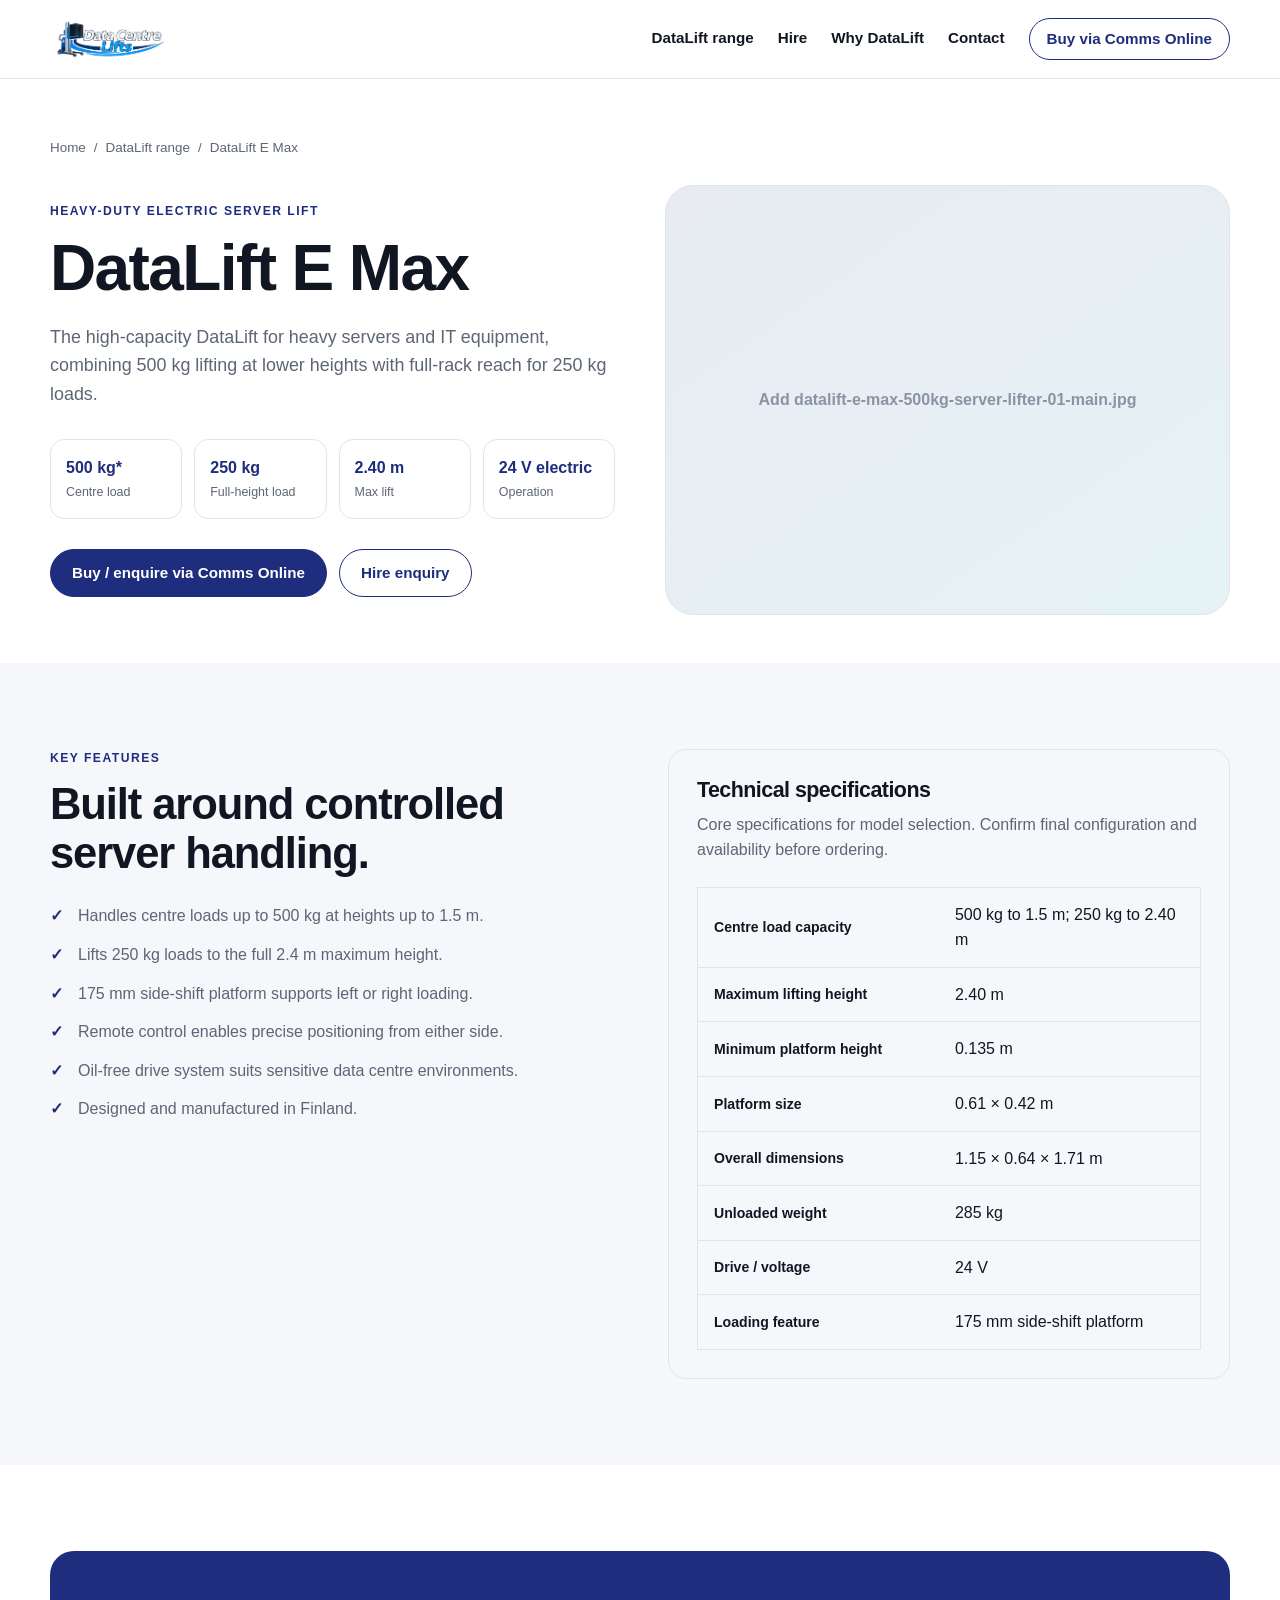
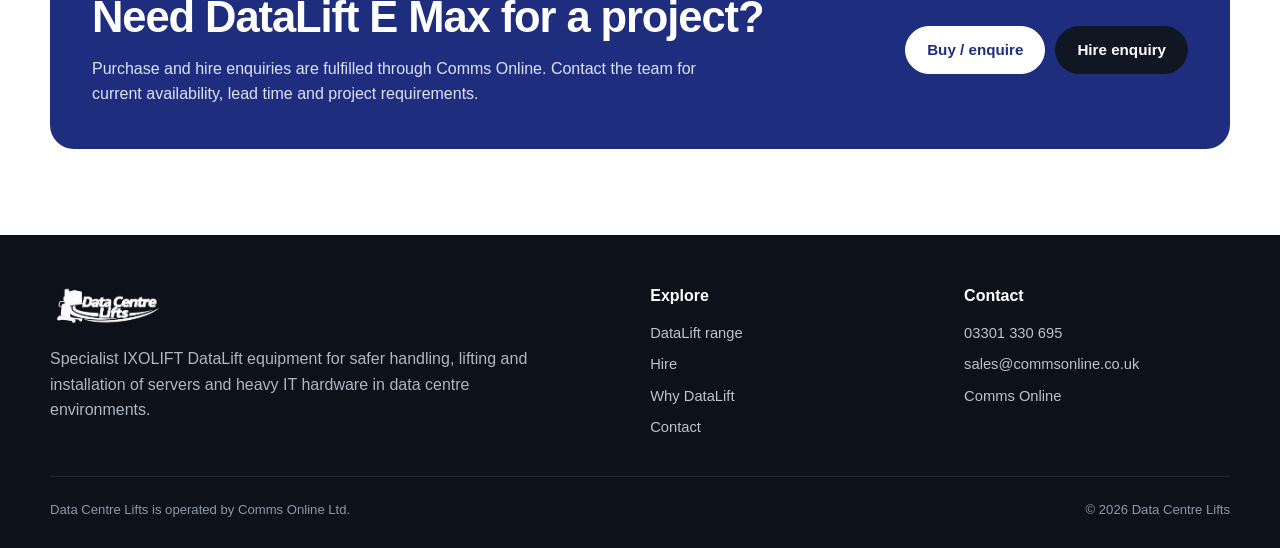
==== datalift-e-max.html @ 1381a639 "Add files via upload" ====
<!doctype html>
    <html lang="en-GB">
    <head>
      <meta charset="utf-8">
      <meta name="viewport" content="width=device-width,initial-scale=1">
      <title>DataLift E Max 500kg Server Lift | Data Centre Lifts</title>
      <meta name="description" content="IXOLIFT DataLift E Max heavy-duty server lifter for up to 500 kg at 1.5 m and 250 kg at 2.4 m, with remote control and side-shift platform.">
      <link rel="canonical" href="https://datacentrelifts.co.uk/datalift-e-max.html">
      <meta name="robots" content="index,follow,max-image-preview:large">
      <meta property="og:type" content="website">
      <meta property="og:site_name" content="Data Centre Lifts">
      <meta property="og:title" content="DataLift E Max 500kg Server Lift | Data Centre Lifts">
      <meta property="og:description" content="IXOLIFT DataLift E Max heavy-duty server lifter for up to 500 kg at 1.5 m and 250 kg at 2.4 m, with remote control and side-shift platform.">
      <meta property="og:url" content="https://datacentrelifts.co.uk/datalift-e-max.html">
      <meta property="og:image" content="https://datacentrelifts.co.uk/images/og-data-centre-lifts.jpg">
      <meta name="twitter:card" content="summary_large_image">
      <link rel="stylesheet" href="styles.css">
      <link rel="icon" href="images/favicon.png">

<script type="application/ld+json">
{
  "@context":"https://schema.org",
  "@type":"Product",
  "name":"IXOLIFT DataLift E Max",
  "brand":{"@type":"Brand","name":"IXOLIFT"},
  "url":"https://datacentrelifts.co.uk/datalift-e-max.html",
  "description":"IXOLIFT DataLift E Max heavy-duty server lifter for up to 500 kg at 1.5 m and 250 kg at 2.4 m, with remote control and side-shift platform."
}
</script>

    </head>
    <body>

<header class="site-header">
  <div class="container header-inner">
    <a class="brand" href="index.html" aria-label="Data Centre Lifts home">
      <img src="images/data-centre-lifts-logo.png" alt="Data Centre Lifts" onerror="this.style.display='none';this.nextElementSibling.style.display='block';">
      <span class="brand-fallback">DATA CENTRE<br>LIFTS</span>
    </a>
    <button class="menu-btn" aria-label="Open navigation" aria-expanded="false">
      <span></span><span></span><span></span>
    </button>
    <nav class="nav" aria-label="Main navigation">
      <a href="index.html#range">DataLift range</a>
      <a href="hire.html">Hire</a>
      <a href="index.html#why">Why DataLift</a>
      <a href="contact.html">Contact</a>
      <a class="header-cta" href="https://commsonline.co.uk/collections/server-lifters" target="_blank" rel="noopener">Buy via Comms Online</a>
    </nav>
  </div>
</header>

    <main>

<section class="page-hero">
  <div class="container">
    <div class="breadcrumbs"><a href="index.html">Home</a><span>/</span><a href="index.html#range">DataLift range</a><span>/</span><span>DataLift E Max</span></div>
    <div class="page-hero-grid">
      <div>
        <p class="eyebrow">Heavy-duty electric server lift</p>
        <h1>DataLift E Max</h1>
        <p class="lead">The high-capacity DataLift for heavy servers and IT equipment, combining 500 kg lifting at lower heights with full-rack reach for 250 kg loads.</p>
        <div class="key-specs"><div class="key-spec"><strong>500 kg*</strong><span>Centre load</span></div>
<div class="key-spec"><strong>250 kg</strong><span>Full-height load</span></div>
<div class="key-spec"><strong>2.40 m</strong><span>Max lift</span></div>
<div class="key-spec"><strong>24 V electric</strong><span>Operation</span></div></div>
        <div class="button-row">
          <a class="btn btn-primary" href="https://commsonline.co.uk/products/datalift-e-max-500kg-server-lifter" target="_blank" rel="noopener">Buy / enquire via Comms Online</a>
          <a class="btn btn-secondary" href="hire.html">Hire enquiry</a>
        </div>
      </div>
      <div class="page-image" data-placeholder="Add datalift-e-max-500kg-server-lifter-01-main.jpg">
        <img src="images/datalift-e-max-500kg-server-lifter-01-main.jpg" alt="IXOLIFT DataLift E Max 500kg heavy-duty server lifter" onerror="this.remove()">
      </div>
    </div>
  </div>
</section>

<section class="section section-soft">
  <div class="container two-col">
    <div>
      <p class="eyebrow">Key features</p>
      <h2>Built around controlled server handling.</h2>
      <ul class="check-list"><li>Handles centre loads up to 500 kg at heights up to 1.5 m.</li>
<li>Lifts 250 kg loads to the full 2.4 m maximum height.</li>
<li>175 mm side-shift platform supports left or right loading.</li>
<li>Remote control enables precise positioning from either side.</li>
<li>Oil-free drive system suits sensitive data centre environments.</li>
<li>Designed and manufactured in Finland.</li></ul>
    </div>
    <div class="info-card">
      <h3>Technical specifications</h3>
      <p>Core specifications for model selection. Confirm final configuration and availability before ordering.</p>
      <table class="spec-table"><tr><th>Centre load capacity</th><td>500 kg to 1.5 m; 250 kg to 2.40 m</td></tr>
<tr><th>Maximum lifting height</th><td>2.40 m</td></tr>
<tr><th>Minimum platform height</th><td>0.135 m</td></tr>
<tr><th>Platform size</th><td>0.61 × 0.42 m</td></tr>
<tr><th>Overall dimensions</th><td>1.15 × 0.64 × 1.71 m</td></tr>
<tr><th>Unloaded weight</th><td>285 kg</td></tr>
<tr><th>Drive / voltage</th><td>24 V</td></tr>
<tr><th>Loading feature</th><td>175 mm side-shift platform</td></tr></table>
    </div>
  </div>
</section>

<section class="section">
  <div class="container cta-panel">
    <div>
      <h2>Need DataLift E Max for a project?</h2>
      <p>Purchase and hire enquiries are fulfilled through Comms Online. Contact the team for current availability, lead time and project requirements.</p>
    </div>
    <div class="cta-actions">
      <a class="btn btn-light" href="https://commsonline.co.uk/products/datalift-e-max-500kg-server-lifter" target="_blank" rel="noopener">Buy / enquire</a>
      <a class="btn btn-dark" href="mailto:sales@commsonline.co.uk?subject=DataLift%20E%20Max%20hire%20enquiry">Hire enquiry</a>
    </div>
  </div>
</section>

    </main>

<footer class="site-footer">
  <div class="container">
    <div class="footer-grid">
      <div class="footer-brand">
        <img src="images/data-centre-lifts-logo.png" alt="Data Centre Lifts" onerror="this.style.display='none';">
        <p>Specialist IXOLIFT DataLift equipment for safer handling, lifting and installation of servers and heavy IT hardware in data centre environments.</p>
      </div>
      <div>
        <div class="footer-title">Explore</div>
        <div class="footer-links">
          <a href="index.html#range">DataLift range</a>
          <a href="hire.html">Hire</a>
          <a href="index.html#why">Why DataLift</a>
          <a href="contact.html">Contact</a>
        </div>
      </div>
      <div>
        <div class="footer-title">Contact</div>
        <div class="footer-links">
          <a href="tel:03301330695">03301 330 695</a>
          <a href="mailto:sales@commsonline.co.uk">sales@commsonline.co.uk</a>
          <a href="https://commsonline.co.uk" target="_blank" rel="noopener">Comms Online</a>
        </div>
      </div>
    </div>
    <div class="footer-bottom">
      <div>Data Centre Lifts is operated by Comms Online Ltd.</div>
      <span>© <span data-year></span> Data Centre Lifts</span>
    </div>
  </div>
</footer>

    <script src="script.js"></script>
    </body>
    </html>
---- styles.css ----
:root{
  --navy:#1e2d7d;
  --navy-dark:#151f55;
  --ink:#111722;
  --muted:#5d6675;
  --line:#dfe4ec;
  --soft:#f5f7fa;
  --white:#ffffff;
  --accent:#27bfc0;
  --max:1180px;
  --radius:18px;
  --shadow:0 16px 42px rgba(17,23,34,.08);
}
*{box-sizing:border-box}
html{scroll-behavior:smooth}
body{
  margin:0;
  color:var(--ink);
  background:var(--white);
  font-family:Inter,ui-sans-serif,-apple-system,BlinkMacSystemFont,"Segoe UI",Roboto,Arial,sans-serif;
  line-height:1.6;
  -webkit-font-smoothing:antialiased;
}
img{max-width:100%;display:block}
a{color:inherit;text-decoration:none}
button,input,textarea,select{font:inherit}
.container{width:min(calc(100% - 40px),var(--max));margin-inline:auto}
.eyebrow{
  margin:0 0 12px;
  color:var(--navy);
  font-size:.76rem;
  font-weight:800;
  letter-spacing:.12em;
  text-transform:uppercase;
}
h1,h2,h3{margin:0;line-height:1.12;letter-spacing:-.025em}
h1{font-size:clamp(2.45rem,5vw,4.6rem);max-width:900px}
h2{font-size:clamp(2rem,3.4vw,3.2rem)}
h3{font-size:1.34rem}
p{margin:0;color:var(--muted)}
.lead{font-size:1.12rem;max-width:720px}
.small{font-size:.92rem}
.site-header{
  position:sticky;
  top:0;
  z-index:50;
  background:rgba(255,255,255,.94);
  border-bottom:1px solid rgba(223,228,236,.9);
  backdrop-filter:blur(14px);
}
.header-inner{
  min-height:78px;
  display:flex;
  align-items:center;
  justify-content:space-between;
  gap:28px;
}
.brand{display:flex;align-items:center;min-width:210px}
.brand img{height:47px;width:auto;max-width:265px;object-fit:contain}
.brand-fallback{
  display:none;
  color:var(--navy);
  font-weight:850;
  font-size:1.15rem;
  line-height:1.05;
}
.nav{
  display:flex;
  align-items:center;
  gap:24px;
  font-size:.95rem;
  font-weight:650;
}
.nav a{padding:9px 0;border-bottom:2px solid transparent}
.nav a:hover,.nav a[aria-current="page"]{color:var(--navy);border-color:var(--accent)}
.header-cta{
  display:inline-flex;
  align-items:center;
  justify-content:center;
  min-height:42px;
  padding:0 17px!important;
  border:1px solid var(--navy)!important;
  border-radius:999px;
  color:var(--navy)!important;
}
.header-cta:hover{background:var(--navy);color:white!important}
.menu-btn{
  display:none;
  border:0;
  background:transparent;
  padding:8px;
  cursor:pointer;
}
.menu-btn span{display:block;width:24px;height:2px;background:var(--ink);margin:5px 0}
.hero{
  padding:74px 0 66px;
  overflow:hidden;
}
.hero-grid{
  display:grid;
  grid-template-columns:minmax(0,1.02fr) minmax(390px,.98fr);
  gap:56px;
  align-items:center;
}
.hero-copy .lead{margin-top:24px}
.button-row{display:flex;flex-wrap:wrap;gap:12px;margin-top:30px}
.btn{
  display:inline-flex;
  align-items:center;
  justify-content:center;
  min-height:48px;
  padding:0 21px;
  border-radius:999px;
  border:1px solid var(--navy);
  font-weight:750;
  font-size:.95rem;
  transition:.18s ease;
}
.btn-primary{background:var(--navy);color:white}
.btn-primary:hover{background:var(--navy-dark);transform:translateY(-1px)}
.btn-secondary{background:white;color:var(--navy)}
.btn-secondary:hover{background:var(--soft);transform:translateY(-1px)}
.btn-dark{background:var(--ink);border-color:var(--ink);color:white}
.btn-light{background:white;border-color:white;color:var(--navy)}
.hero-image,
.product-image,
.page-image{
  position:relative;
  min-height:460px;
  background:
    linear-gradient(145deg,rgba(30,45,125,.06),rgba(39,191,192,.08)),
    var(--soft);
  border:1px solid var(--line);
  border-radius:28px;
  overflow:hidden;
}
.hero-image:before,
.product-image:before,
.page-image:before{
  content:attr(data-placeholder);
  position:absolute;
  inset:0;
  display:grid;
  place-items:center;
  padding:30px;
  color:#8b94a3;
  text-align:center;
  font-weight:700;
}
.hero-image img,
.product-image img,
.page-image img{
  position:absolute;
  inset:0;
  width:100%;
  height:100%;
  object-fit:cover;
  background:white;
}
.hero-note{
  display:flex;
  gap:24px;
  flex-wrap:wrap;
  margin-top:28px;
  color:var(--muted);
  font-size:.88rem;
}
.hero-note span:before{content:"•";color:var(--accent);font-size:1.3em;margin-right:8px}
.stats{
  border-block:1px solid var(--line);
  background:var(--soft);
}
.stats-grid{
  display:grid;
  grid-template-columns:repeat(4,1fr);
}
.stat{padding:25px 24px;border-right:1px solid var(--line)}
.stat:first-child{padding-left:0}
.stat:last-child{border-right:0}
.stat strong{display:block;font-size:1.5rem;color:var(--navy);line-height:1.1}
.stat span{display:block;margin-top:5px;color:var(--muted);font-size:.9rem}
.section{padding:86px 0}
.section-soft{background:var(--soft)}
.section-dark{background:var(--ink);color:white}
.section-dark p,.section-dark .eyebrow{color:#cbd2dc}
.section-dark .eyebrow{color:#6bd7d8}
.section-head{
  display:flex;
  align-items:end;
  justify-content:space-between;
  gap:30px;
  margin-bottom:38px;
}
.section-head p{max-width:580px}
.product-grid{
  display:grid;
  grid-template-columns:repeat(2,1fr);
  gap:22px;
}
.product-card{
  overflow:hidden;
  border:1px solid var(--line);
  border-radius:var(--radius);
  background:white;
  box-shadow:0 8px 24px rgba(17,23,34,.035);
}
.product-image{min-height:350px;border:0;border-radius:0;border-bottom:1px solid var(--line)}
.product-image img{object-fit:contain;padding:18px}
.product-body{padding:28px}
.product-topline{
  display:flex;
  align-items:center;
  justify-content:space-between;
  gap:16px;
  margin-bottom:12px;
}
.pill{
  display:inline-flex;
  padding:6px 10px;
  border-radius:999px;
  background:#edf0fa;
  color:var(--navy);
  font-size:.74rem;
  font-weight:800;
  letter-spacing:.04em;
  text-transform:uppercase;
}
.capacity{color:var(--navy);font-weight:850;font-size:1.05rem}
.product-card p{margin-top:12px}
.spec-mini{
  display:grid;
  grid-template-columns:repeat(3,1fr);
  gap:10px;
  margin:22px 0 0;
}
.spec-mini div{
  padding:12px;
  border-radius:12px;
  background:var(--soft);
}
.spec-mini strong{display:block;font-size:.92rem}
.spec-mini span{display:block;color:var(--muted);font-size:.78rem;margin-top:3px}
.text-link{
  display:inline-flex;
  align-items:center;
  gap:8px;
  margin-top:22px;
  color:var(--navy);
  font-weight:800;
}
.text-link:hover{gap:11px}
.feature-grid{
  display:grid;
  grid-template-columns:repeat(3,1fr);
  gap:18px;
  margin-top:36px;
}
.feature{
  padding:26px;
  border:1px solid var(--line);
  border-radius:16px;
  background:white;
}
.feature-no{
  width:34px;height:34px;
  display:grid;place-items:center;
  border-radius:10px;
  background:#edf0fa;
  color:var(--navy);
  font-size:.82rem;
  font-weight:850;
  margin-bottom:18px;
}
.feature p{margin-top:10px}
.comparison-wrap{overflow:auto;margin-top:34px;border:1px solid var(--line);border-radius:16px}
.comparison{width:100%;min-width:790px;border-collapse:collapse;background:white}
.comparison th,.comparison td{padding:18px 20px;text-align:left;border-bottom:1px solid var(--line)}
.comparison th{font-size:.82rem;text-transform:uppercase;letter-spacing:.04em;color:var(--muted);background:#fafbfc}
.comparison tr:last-child td{border-bottom:0}
.comparison td:first-child{font-weight:750}
.cta-panel{
  display:grid;
  grid-template-columns:1.3fr .7fr;
  gap:36px;
  align-items:center;
  padding:42px;
  border-radius:24px;
  background:var(--navy);
  color:white;
}
.cta-panel p{color:#dfe3f6;margin-top:14px;max-width:650px}
.cta-actions{display:flex;justify-content:flex-end;flex-wrap:wrap;gap:10px}
.site-footer{padding:48px 0 28px;background:#0d1119;color:white}
.footer-grid{
  display:grid;
  grid-template-columns:1.35fr .65fr .65fr;
  gap:48px;
}
.footer-brand img{height:45px;width:auto;max-width:260px;filter:brightness(0) invert(1)}
.footer-brand p{color:#aeb7c4;margin-top:18px;max-width:520px}
.footer-title{font-weight:800;margin-bottom:13px}
.footer-links{display:grid;gap:8px;color:#bbc3cf;font-size:.92rem}
.footer-links a:hover{color:white}
.footer-bottom{
  display:flex;
  justify-content:space-between;
  gap:20px;
  margin-top:36px;
  padding-top:22px;
  border-top:1px solid #242a34;
  color:#8f99a8;
  font-size:.82rem;
}
.page-hero{padding:58px 0 48px}
.breadcrumbs{display:flex;gap:8px;color:var(--muted);font-size:.84rem;margin-bottom:26px}
.breadcrumbs a:hover{color:var(--navy)}
.page-hero-grid{
  display:grid;
  grid-template-columns:1fr 1fr;
  gap:50px;
  align-items:center;
}
.page-hero .lead{margin-top:18px}
.page-image{min-height:430px}
.page-image img{object-fit:contain;padding:20px}
.key-specs{
  display:grid;
  grid-template-columns:repeat(4,1fr);
  gap:12px;
  margin-top:30px;
}
.key-spec{
  border:1px solid var(--line);
  border-radius:14px;
  padding:15px;
  background:white;
}
.key-spec strong{display:block;color:var(--navy)}
.key-spec span{display:block;color:var(--muted);font-size:.78rem;margin-top:3px}
.two-col{
  display:grid;
  grid-template-columns:1fr 1fr;
  gap:56px;
  align-items:start;
}
.check-list{list-style:none;padding:0;margin:26px 0 0;display:grid;gap:13px}
.check-list li{position:relative;padding-left:28px;color:var(--muted)}
.check-list li:before{
  content:"✓";
  position:absolute;left:0;top:0;
  color:var(--navy);font-weight:900
}
.spec-table{width:100%;border-collapse:collapse;margin-top:24px;border:1px solid var(--line)}
.spec-table th,.spec-table td{padding:14px 16px;border-bottom:1px solid var(--line);text-align:left}
.spec-table th{width:48%;background:var(--soft);font-size:.88rem}
.spec-table tr:last-child th,.spec-table tr:last-child td{border-bottom:0}
.info-card{
  padding:28px;
  border-radius:18px;
  background:var(--soft);
  border:1px solid var(--line);
}
.info-card h3{margin-bottom:10px}
.hire-cards{display:grid;grid-template-columns:repeat(3,1fr);gap:18px;margin-top:34px}
.hire-card{padding:28px;border:1px solid var(--line);border-radius:18px;background:white}
.hire-card p{margin-top:10px}
.contact-grid{display:grid;grid-template-columns:1fr 1fr;gap:24px;margin-top:34px}
.contact-card{padding:30px;border:1px solid var(--line);border-radius:18px;background:white}
.contact-card strong{display:block;font-size:1.12rem;margin-bottom:8px}
.contact-card a{color:var(--navy);font-weight:800}
.notice{
  margin-top:24px;
  padding:18px 20px;
  border-left:4px solid var(--accent);
  background:#f3fbfb;
  color:var(--muted);
}
@media (max-width:900px){
  .menu-btn{display:block}
  .nav{
    position:absolute;
    left:0;right:0;top:77px;
    display:none;
    padding:16px 20px 22px;
    flex-direction:column;
    align-items:stretch;
    gap:2px;
    background:white;
    border-bottom:1px solid var(--line);
  }
  .nav.open{display:flex}
  .nav a{padding:11px 0}
  .header-cta{margin-top:8px}
  .hero{padding:52px 0}
  .hero-grid,.page-hero-grid,.two-col,.cta-panel{grid-template-columns:1fr}
  .hero-image{min-height:390px}
  .stats-grid{grid-template-columns:repeat(2,1fr)}
  .stat{border-bottom:1px solid var(--line)}
  .stat:nth-child(2){border-right:0}
  .product-grid{grid-template-columns:1fr}
  .feature-grid{grid-template-columns:1fr 1fr}
  .key-specs{grid-template-columns:repeat(2,1fr)}
  .cta-actions{justify-content:flex-start}
  .footer-grid{grid-template-columns:1fr 1fr}
  .footer-brand{grid-column:1/-1}
}
@media (max-width:620px){
  .container{width:min(calc(100% - 28px),var(--max))}
  h1{font-size:2.5rem}
  h2{font-size:2rem}
  .header-inner{min-height:70px}
  .brand img{height:40px;max-width:225px}
  .nav{top:69px}
  .hero{padding:38px 0 46px}
  .hero-grid{gap:32px}
  .hero-image,.page-image{min-height:310px;border-radius:20px}
  .stats-grid{grid-template-columns:1fr 1fr}
  .stat{padding:18px 14px}
  .stat:first-child{padding-left:14px}
  .section{padding:62px 0}
  .section-head{display:block}
  .section-head p{margin-top:15px}
  .feature-grid,.hire-cards,.contact-grid,.footer-grid{grid-template-columns:1fr}
  .spec-mini{grid-template-columns:1fr 1fr}
  .product-image{min-height:280px}
  .product-body{padding:22px}
  .cta-panel{padding:28px}
  .key-specs{grid-template-columns:1fr 1fr}
  .footer-brand{grid-column:auto}
  .footer-bottom{display:block}
  .footer-bottom span{display:block;margin-top:8px}
}
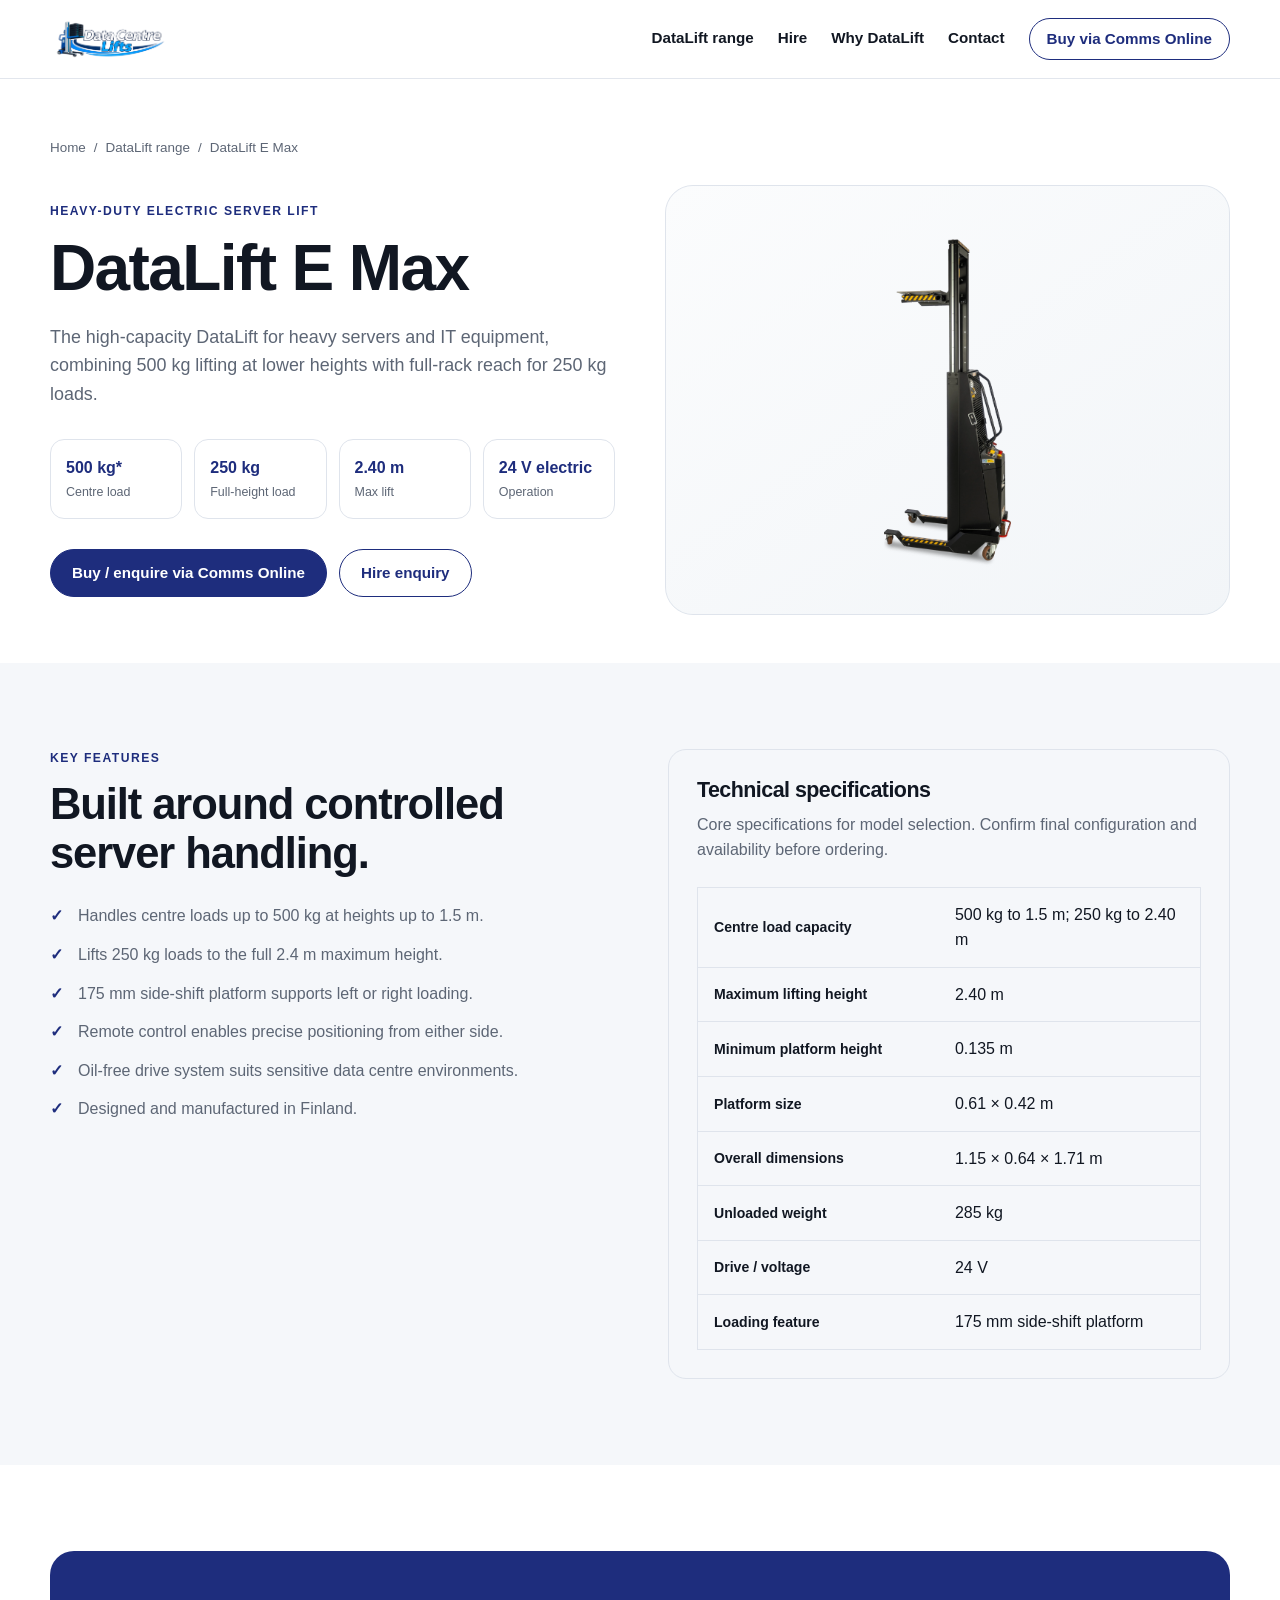
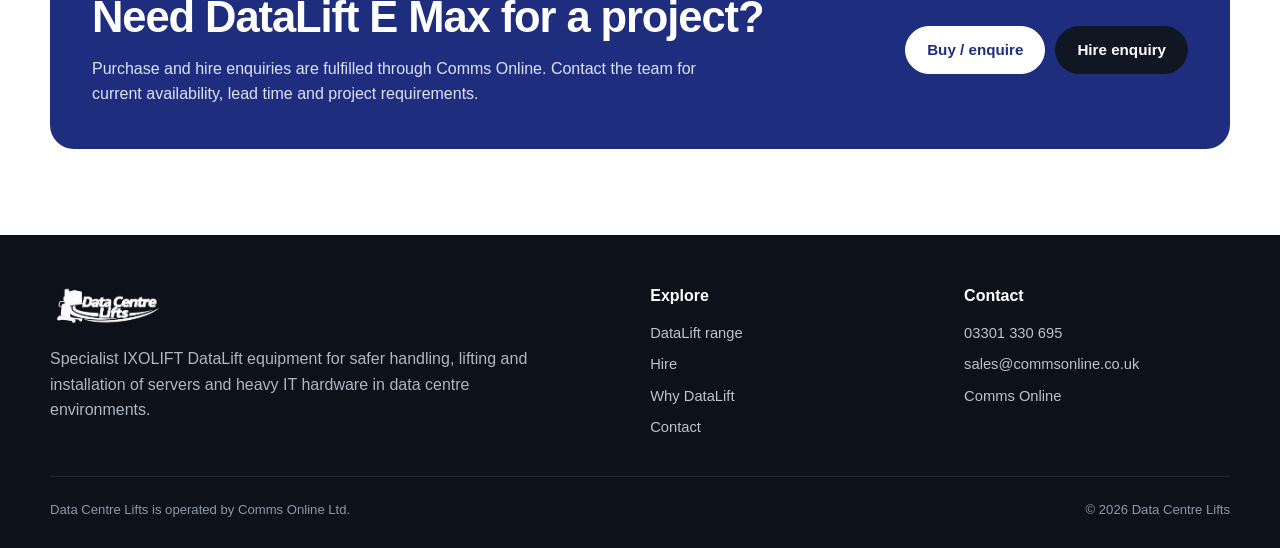
==== commit 73f34a03: "Add files via upload" ====
--- a/datalift-e-max.html
+++ b/datalift-e-max.html
@@ -70,7 +70,7 @@
         </div>
       </div>
       <div class="page-image" data-placeholder="Add datalift-e-max-500kg-server-lifter-01-main.jpg">
-        <img src="images/datalift-e-max-500kg-server-lifter-01-main.jpg" alt="IXOLIFT DataLift E Max 500kg heavy-duty server lifter" onerror="this.remove()">
+        <img src="images/datalift-e-max-side.webp" alt="IXOLIFT DataLift E Max 500kg heavy-duty server lifter" onerror="this.remove()">
       </div>
     </div>
   </div>
--- a/styles.css
+++ b/styles.css
@@ -93,16 +93,103 @@
 }
 .menu-btn span{display:block;width:24px;height:2px;background:var(--ink);margin:5px 0}
 .hero{
-  padding:74px 0 66px;
+  position:relative;
+  padding:88px 0 78px;
   overflow:hidden;
 }
+.hero-network{
+  isolation:isolate;
+  color:white;
+  background:
+    radial-gradient(circle at 76% 40%,rgba(39,191,192,.14),transparent 30%),
+    linear-gradient(118deg,#08101d 0%,#10192b 52%,#09111f 100%);
+}
+.network-canvas{
+  position:absolute;
+  inset:0;
+  z-index:-3;
+  width:100%;
+  height:100%;
+  pointer-events:none;
+}
+.hero-orb{
+  position:absolute;
+  z-index:-2;
+  border-radius:50%;
+  filter:blur(2px);
+  pointer-events:none;
+}
+.hero-orb-one{
+  width:520px;
+  height:520px;
+  right:-210px;
+  top:-240px;
+  background:radial-gradient(circle,rgba(39,191,192,.12),transparent 68%);
+}
+.hero-orb-two{
+  width:420px;
+  height:420px;
+  left:-220px;
+  bottom:-280px;
+  background:radial-gradient(circle,rgba(255,197,38,.07),transparent 70%);
+}
 .hero-grid{
-  display:grid;
-  grid-template-columns:minmax(0,1.02fr) minmax(390px,.98fr);
-  gap:56px;
-  align-items:center;
-}
-.hero-copy .lead{margin-top:24px}
+  position:relative;
+  z-index:2;
+  display:grid;
+  grid-template-columns:minmax(0,1.02fr) minmax(380px,.98fr);
+  gap:54px;
+  align-items:center;
+}
+.hero-copy .eyebrow{color:#71d9da}
+.hero-copy h1{color:white;text-shadow:0 12px 38px rgba(0,0,0,.18)}
+.hero-copy .lead{margin-top:24px;color:#c7cfdb;max-width:690px}
+.hero-product-wrap{
+  position:relative;
+  min-height:520px;
+  display:flex;
+  align-items:center;
+  justify-content:center;
+}
+.hero-product-glow{
+  position:absolute;
+  width:76%;
+  aspect-ratio:1;
+  border-radius:50%;
+  background:radial-gradient(circle,rgba(39,191,192,.24),rgba(39,191,192,.07) 38%,transparent 70%);
+  filter:blur(8px);
+  transform:translateY(3%);
+}
+.hero-product{
+  position:relative;
+  z-index:2;
+  width:min(92%,510px);
+  max-height:550px;
+  object-fit:contain;
+  filter:drop-shadow(0 28px 34px rgba(0,0,0,.42));
+}
+.hero-model-badge{
+  position:absolute;
+  z-index:3;
+  right:2%;
+  bottom:8%;
+  display:flex;
+  align-items:center;
+  gap:14px;
+  padding:11px 15px;
+  border:1px solid rgba(255,255,255,.16);
+  border-radius:999px;
+  color:#dce2eb;
+  background:rgba(8,16,29,.68);
+  backdrop-filter:blur(12px);
+  box-shadow:0 12px 32px rgba(0,0,0,.18);
+  font-size:.82rem;
+}
+.hero-model-badge strong{color:white;font-size:.94rem}
+.btn-hero-primary{background:#fff;border-color:#fff;color:#0c1524}
+.btn-hero-primary:hover{background:#eef3f7;border-color:#eef3f7;transform:translateY(-1px)}
+.btn-hero-secondary{border-color:rgba(255,255,255,.4);background:rgba(255,255,255,.06);color:#fff}
+.btn-hero-secondary:hover{background:rgba(255,255,255,.12);transform:translateY(-1px)}
 .button-row{display:flex;flex-wrap:wrap;gap:12px;margin-top:30px}
 .btn{
   display:inline-flex;
@@ -162,7 +249,7 @@
   gap:24px;
   flex-wrap:wrap;
   margin-top:28px;
-  color:var(--muted);
+  color:#b7c0cd;
   font-size:.88rem;
 }
 .hero-note span:before{content:"•";color:var(--accent);font-size:1.3em;margin-right:8px}
@@ -205,7 +292,7 @@
   box-shadow:0 8px 24px rgba(17,23,34,.035);
 }
 .product-image{min-height:350px;border:0;border-radius:0;border-bottom:1px solid var(--line)}
-.product-image img{object-fit:contain;padding:18px}
+.product-image img{object-fit:contain;padding:24px;background:linear-gradient(145deg,#fbfcfd,#f2f5f8)}
 .product-body{padding:28px}
 .product-topline{
   display:flex;
@@ -322,7 +409,7 @@
 }
 .page-hero .lead{margin-top:18px}
 .page-image{min-height:430px}
-.page-image img{object-fit:contain;padding:20px}
+.page-image img{object-fit:contain;padding:24px;background:linear-gradient(145deg,#fbfcfd,#f2f5f8)}
 .key-specs{
   display:grid;
   grid-template-columns:repeat(4,1fr);
@@ -391,8 +478,10 @@
   .nav.open{display:flex}
   .nav a{padding:11px 0}
   .header-cta{margin-top:8px}
-  .hero{padding:52px 0}
+  .hero{padding:62px 0 56px}
   .hero-grid,.page-hero-grid,.two-col,.cta-panel{grid-template-columns:1fr}
+  .hero-product-wrap{min-height:430px}
+  .hero-product{max-height:450px}
   .hero-image{min-height:390px}
   .stats-grid{grid-template-columns:repeat(2,1fr)}
   .stat{border-bottom:1px solid var(--line)}
@@ -411,8 +500,11 @@
   .header-inner{min-height:70px}
   .brand img{height:40px;max-width:225px}
   .nav{top:69px}
-  .hero{padding:38px 0 46px}
-  .hero-grid{gap:32px}
+  .hero{padding:44px 0 46px}
+  .hero-grid{gap:20px}
+  .hero-product-wrap{min-height:340px;margin-top:10px}
+  .hero-product{width:min(92%,370px);max-height:360px}
+  .hero-model-badge{right:0;bottom:2%;font-size:.76rem}
   .hero-image,.page-image{min-height:310px;border-radius:20px}
   .stats-grid{grid-template-columns:1fr 1fr}
   .stat{padding:18px 14px}
@@ -429,4 +521,18 @@
   .footer-brand{grid-column:auto}
   .footer-bottom{display:block}
   .footer-bottom span{display:block;margin-top:8px}
-}+  .product-gallery{grid-template-columns:1fr}
+  .product-gallery figure img{height:300px}
+}
+
+@media (prefers-reduced-motion: reduce){
+  html{scroll-behavior:auto}
+  .network-canvas{display:none}
+  .btn{transition:none}
+}
+
+.product-gallery-section{padding:0 0 26px;background:white}
+.product-gallery{display:grid;grid-template-columns:repeat(3,1fr);gap:14px}
+.product-gallery figure{margin:0;border:1px solid var(--line);border-radius:16px;overflow:hidden;background:var(--soft)}
+.product-gallery figure img{width:100%;height:280px;object-fit:contain;padding:18px;background:linear-gradient(145deg,#fbfcfd,#f2f5f8)}
+.product-gallery figcaption{padding:11px 14px;border-top:1px solid var(--line);color:var(--muted);font-size:.82rem;font-weight:700}
